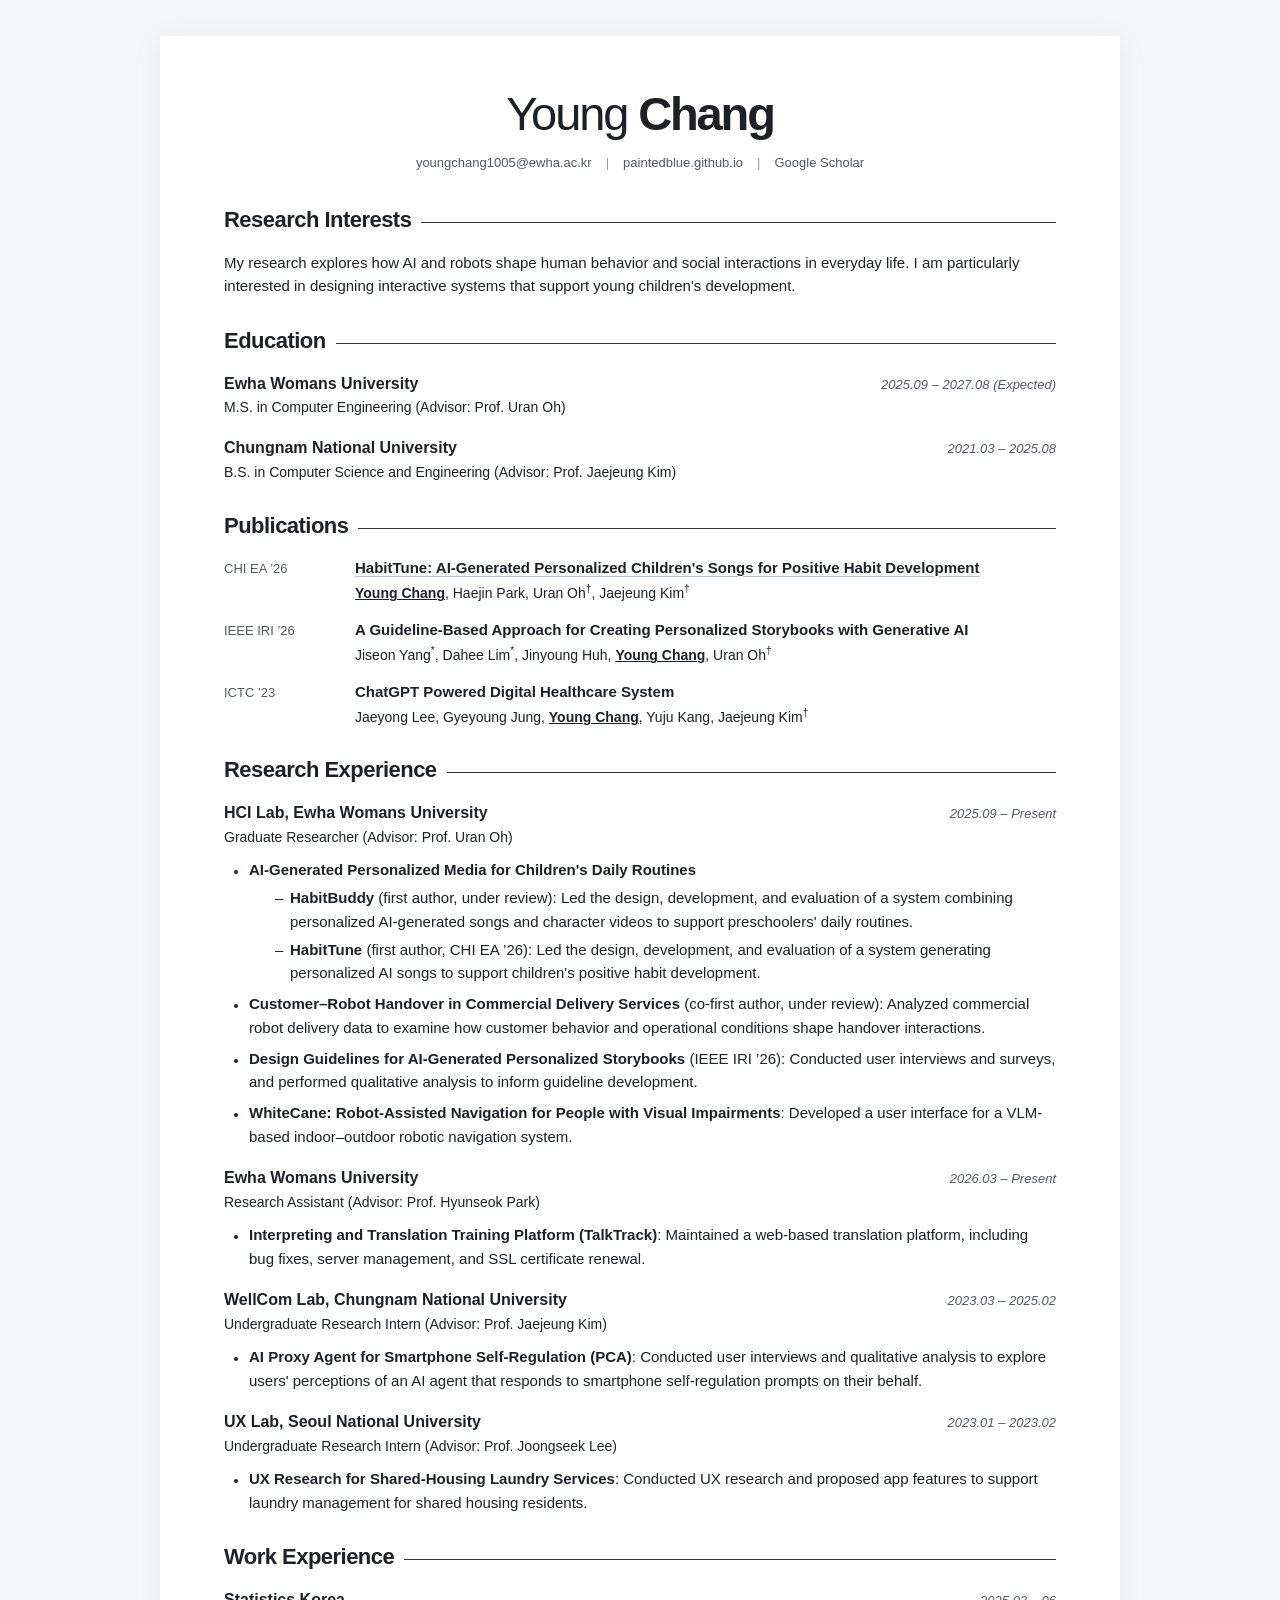
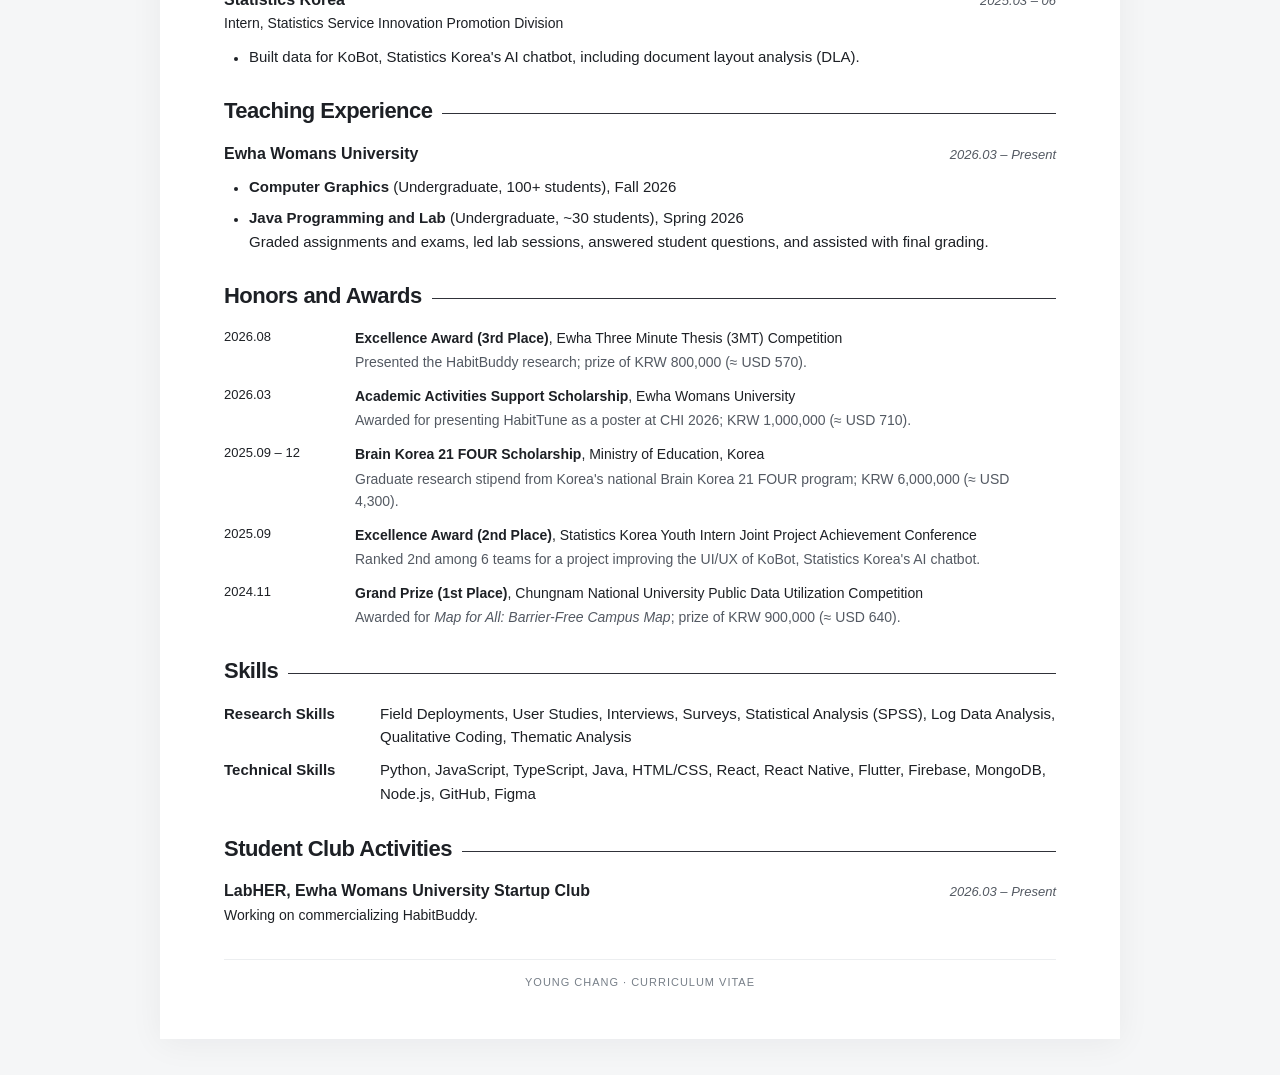
==== Young_Chang_CV.html @ adaef011 "Update website" ====
<!DOCTYPE html>
<html lang="en">
<head>
  <meta charset="UTF-8">
  <meta name="viewport" content="width=device-width, initial-scale=1">
  <meta name="color-scheme" content="light">
  <meta name="description" content="Curriculum vitae of Young Chang, an HCI researcher at Ewha Womans University studying AI, robots, and children's development.">
  <title>Young Chang | Curriculum Vitae</title>
  <style>
    :root {
      --text: #1d2025;
      --muted: #535962;
      --line: #c9ced4;
      --link: #223c78;
      --background: #f5f6f7;
      --paper: #fff;
    }
    *, *::before, *::after { box-sizing: border-box; }
    html { scroll-behavior: smooth; }
    body {
      margin: 0;
      background: var(--background);
      color: var(--text);
      font-family: -apple-system, BlinkMacSystemFont, "Segoe UI", Arial, Helvetica, sans-serif;
      font-size: 15px;
      line-height: 1.58;
      -webkit-font-smoothing: antialiased;
    }
    a { color: inherit; text-decoration-color: #b3bfcd; text-underline-offset: 3px; }
    a:hover, a:focus-visible { color: var(--link); text-decoration-color: currentColor; }
    a:focus-visible { outline: 2px solid var(--link); outline-offset: 3px; border-radius: 2px; }
    .page {
      max-width: 960px;
      margin: 36px auto;
      padding: 52px 64px 48px;
      background: var(--paper);
      box-shadow: 0 4px 32px rgba(20, 27, 40, 0.055);
    }
    .header { text-align: center; margin-bottom: 33px; }
    .name { font-size: clamp(36px, 6vw, 47px); font-weight: 330; line-height: 1.12; letter-spacing: -.045em; margin: 0 0 12px; }
    .name strong { font-weight: 750; }
    .contact { display: flex; justify-content: center; flex-wrap: wrap; align-items: center; gap: 4px 0; color: var(--muted); font-size: 13px; }
    .contact a { white-space: nowrap; text-decoration: none; }
    .contact a:hover { text-decoration: underline; }
    .contact .divider { color: #9299a1; padding: 0 14px; user-select: none; }
    .cv-section { margin-top: 29px; }
    .section-heading { display: flex; align-items: baseline; gap: 10px; margin: 0 0 16px; font-size: 22px; font-weight: 750; line-height: 1.3; letter-spacing: -.024em; }
    .section-heading::after { content: ""; height: 1px; flex: 1; min-width: 22px; background: #303239; transform: translateY(-4px); }
    .intro { margin: 0; }
    .entry { margin-bottom: 18px; }
    .entry:last-child { margin-bottom: 0; }
    .entry-header { display: flex; justify-content: space-between; align-items: baseline; gap: 12px 24px; }
    .entry-title { margin: 0; font-size: 16px; font-weight: 725; line-height: 1.45; }
    .entry-date { flex-shrink: 0; color: var(--muted); font-size: 13px; font-style: italic; white-space: nowrap; }
    .entry-role { margin: 1px 0 0; font-size: 14px; }
    .item-list { margin: 10px 0 0; padding-left: 24px; }
    .item-list li { margin: 7px 0; padding-left: 1px; }
    .item-list li::marker { font-size: .82em; }
    .item-list strong { font-weight: 725; }
    .nested-list { list-style: none; padding-left: 26px; margin: 5px 0 0; }
    .nested-list li { position: relative; padding-left: 15px; margin: 4px 0; }
    .nested-list li::before { content: "–"; position: absolute; left: 0; }
    .pub-list { display: grid; gap: 15px; }
    .pub-row { display: grid; grid-template-columns: 115px minmax(0, 1fr); gap: 16px; }
    .pub-venue { color: var(--muted); font-size: 13px; white-space: nowrap; padding-top: 2px; }
    .pub-title { margin: 0; font-size: 15px; font-weight: 730; line-height: 1.48; }
    .pub-authors { margin: 2px 0 0; font-size: 14px; }
    .self-author { font-weight: 720; text-decoration: underline; text-underline-offset: 2px; }
    sup { font-size: .73em; vertical-align: super; }
    .award-list { display: grid; gap: 12px; }
    .award { display: grid; grid-template-columns: 115px minmax(0, 1fr); gap: 16px; }
    .award-date { font-size: 13px; white-space: nowrap; }
    .award-title { margin: 0; font-size: 14px; }
    .award-description { color: var(--muted); font-size: 14px; margin: 2px 0 0; }
    .skills { margin: 0; display: grid; gap: 9px; }
    .skill { display: grid; grid-template-columns: 142px minmax(0, 1fr); gap: 14px; }
    .skill dt { font-weight: 730; }
    .skill dd { margin: 0; }
    .footer { border-top: 1px solid #eceef0; margin-top: 33px; padding-top: 14px; text-align: center; font-size: 11px; letter-spacing: .09em; text-transform: uppercase; color: #777f88; }
    @media (max-width: 750px) {
      body { background: #fff; font-size: 14.5px; }
      .page { margin: 0; padding: 35px 25px 32px; box-shadow: none; }
      .header { margin-bottom: 26px; }
      .name { letter-spacing: -.035em; }
      .section-heading { font-size: 20px; margin-bottom: 13px; }
      .cv-section { margin-top: 26px; }
      .entry-header { align-items: flex-start; flex-wrap: wrap; gap: 0 10px; }
      .entry-date { width: 100%; font-size: 12px; margin-top: 2px; }
      .pub-row, .award { grid-template-columns: 1fr; gap: 1px; }
      .pub-venue { padding-top: 0; }
      .award-list { gap: 15px; }
      .skill { grid-template-columns: 1fr; gap: 0; }
      .item-list { padding-left: 20px; }
      .nested-list { padding-left: 3px; }
    }
    @media (max-width: 410px) {
      .page { padding: 26px 18px; }
      .contact { gap: 0 6px; }
      .contact .divider { display: none; }
      .contact a { white-space: normal; }
      .contact a:not(:last-child)::after { content: " ·"; color: #939aa2; }
    }
    @media print {
      @page { size: A4; margin: 14mm 15mm; }
      body { background: white; color: #111; font-size: 10.3pt; line-height: 1.38; print-color-adjust: exact; }
      .page { max-width: none; margin: 0; padding: 0; box-shadow: none; }
      .header { margin-bottom: 20px; }
      .name { font-size: 30pt; }
      .cv-section { margin-top: 19px; }
      .section-heading { font-size: 15pt; margin-bottom: 9px; }
      .entry { margin-bottom: 12px; }
      .entry-title { font-size: 11pt; }
      .entry-date, .pub-venue, .award-date { font-size: 9pt; }
      .entry-role, .pub-authors, .pub-title, .award-title, .award-description { font-size: 9.6pt; }
      .item-list { margin-top: 6px; }
      .item-list li { margin: 4px 0; }
      .pub-list, .award-list { gap: 9px; }
      .entry, .pub-row, .award, .skill { break-inside: avoid; }
      .footer { display: none; }
    }
    @media (prefers-reduced-motion: reduce) { html { scroll-behavior: auto; } }
  </style>
</head>
<body>
  <main class="page" id="top">
    <header class="header">
      <h1 class="name">Young <strong>Chang</strong></h1>
      <div class="contact" aria-label="Contact information">
        <a href="mailto:youngchang1005@ewha.ac.kr">youngchang1005@ewha.ac.kr</a>
        <span class="divider" aria-hidden="true">|</span>
        <a href="https://paintedblue.github.io/">paintedblue.github.io</a>
        <span class="divider" aria-hidden="true">|</span>
        <a href="https://scholar.google.com/citations?user=bcUrJqoAAAAJ">Google Scholar</a>
      </div>
    </header>

    <section class="cv-section" id="research-interests" aria-labelledby="h-interests">
      <h2 class="section-heading" id="h-interests">Research Interests</h2>
      <p class="intro">My research explores how AI and robots shape human behavior and social interactions in everyday life. I am particularly interested in designing interactive systems that support young children's development.</p>
    </section>

    <section class="cv-section" id="education" aria-labelledby="h-education">
      <h2 class="section-heading" id="h-education">Education</h2>
      <div class="entry">
        <div class="entry-header"><h3 class="entry-title">Ewha Womans University</h3><time class="entry-date">2025.09 – 2027.08 (Expected)</time></div>
        <p class="entry-role">M.S. in Computer Engineering (Advisor: Prof. Uran Oh)</p>
      </div>
      <div class="entry">
        <div class="entry-header"><h3 class="entry-title">Chungnam National University</h3><time class="entry-date">2021.03 – 2025.08</time></div>
        <p class="entry-role">B.S. in Computer Science and Engineering (Advisor: Prof. Jaejeung Kim)</p>
      </div>
    </section>

    <section class="cv-section" id="publications" aria-labelledby="h-publications">
      <h2 class="section-heading" id="h-publications">Publications</h2>
      <div class="pub-list">
        <article class="pub-row">
          <span class="pub-venue">CHI EA ’26</span>
          <div><h3 class="pub-title"><a href="https://dl.acm.org/doi/10.1145/3772363.3798832">HabitTune: AI-Generated Personalized Children's Songs for Positive Habit Development</a></h3><p class="pub-authors"><span class="self-author">Young Chang</span>, Haejin Park, Uran Oh<sup>†</sup>, Jaejeung Kim<sup>†</sup></p></div>
        </article>
        <article class="pub-row">
          <span class="pub-venue">IEEE IRI ’26</span>
          <div><h3 class="pub-title">A Guideline-Based Approach for Creating Personalized Storybooks with Generative AI</h3><p class="pub-authors">Jiseon Yang<sup>*</sup>, Dahee Lim<sup>*</sup>, Jinyoung Huh, <span class="self-author">Young Chang</span>, Uran Oh<sup>†</sup></p></div>
        </article>
        <article class="pub-row">
          <span class="pub-venue">ICTC ’23</span>
          <div><h3 class="pub-title">ChatGPT Powered Digital Healthcare System</h3><p class="pub-authors">Jaeyong Lee, Gyeyoung Jung, <span class="self-author">Young Chang</span>, Yuju Kang, Jaejeung Kim<sup>†</sup></p></div>
        </article>
      </div>
    </section>

    <section class="cv-section" id="research-experience" aria-labelledby="h-research-experience">
      <h2 class="section-heading" id="h-research-experience">Research Experience</h2>
      <article class="entry">
        <div class="entry-header"><h3 class="entry-title">HCI Lab, Ewha Womans University</h3><time class="entry-date">2025.09 – Present</time></div>
        <p class="entry-role">Graduate Researcher (Advisor: Prof. Uran Oh)</p>
        <ul class="item-list">
          <li><strong>AI-Generated Personalized Media for Children's Daily Routines</strong>
            <ul class="nested-list">
              <li><strong>HabitBuddy</strong> (first author, under review): Led the design, development, and evaluation of a system combining personalized AI-generated songs and character videos to support preschoolers' daily routines.</li>
              <li><strong>HabitTune</strong> (first author, CHI EA ’26): Led the design, development, and evaluation of a system generating personalized AI songs to support children's positive habit development.</li>
            </ul>
          </li>
          <li><strong>Customer–Robot Handover in Commercial Delivery Services</strong> (co-first author, under review): Analyzed commercial robot delivery data to examine how customer behavior and operational conditions shape handover interactions.</li>
          <li><strong>Design Guidelines for AI-Generated Personalized Storybooks</strong> (IEEE IRI ’26): Conducted user interviews and surveys, and performed qualitative analysis to inform guideline development.</li>
          <li><strong>WhiteCane: Robot-Assisted Navigation for People with Visual Impairments</strong>: Developed a user interface for a VLM-based indoor–outdoor robotic navigation system.</li>
        </ul>
      </article>
      <article class="entry">
        <div class="entry-header"><h3 class="entry-title">Ewha Womans University</h3><time class="entry-date">2026.03 – Present</time></div>
        <p class="entry-role">Research Assistant (Advisor: Prof. Hyunseok Park)</p>
        <ul class="item-list"><li><strong>Interpreting and Translation Training Platform (TalkTrack)</strong>: Maintained a web-based translation platform, including bug fixes, server management, and SSL certificate renewal.</li></ul>
      </article>
      <article class="entry">
        <div class="entry-header"><h3 class="entry-title">WellCom Lab, Chungnam National University</h3><time class="entry-date">2023.03 – 2025.02</time></div>
        <p class="entry-role">Undergraduate Research Intern (Advisor: Prof. Jaejeung Kim)</p>
        <ul class="item-list"><li><strong>AI Proxy Agent for Smartphone Self-Regulation (PCA)</strong>: Conducted user interviews and qualitative analysis to explore users' perceptions of an AI agent that responds to smartphone self-regulation prompts on their behalf.</li></ul>
      </article>
      <article class="entry">
        <div class="entry-header"><h3 class="entry-title">UX Lab, Seoul National University</h3><time class="entry-date">2023.01 – 2023.02</time></div>
        <p class="entry-role">Undergraduate Research Intern (Advisor: Prof. Joongseek Lee)</p>
        <ul class="item-list"><li><strong>UX Research for Shared-Housing Laundry Services</strong>: Conducted UX research and proposed app features to support laundry management for shared housing residents.</li></ul>
      </article>
    </section>

    <section class="cv-section" id="work-experience" aria-labelledby="h-work-experience">
      <h2 class="section-heading" id="h-work-experience">Work Experience</h2>
      <article class="entry">
        <div class="entry-header"><h3 class="entry-title">Statistics Korea</h3><time class="entry-date">2025.03 – 06</time></div>
        <p class="entry-role">Intern, Statistics Service Innovation Promotion Division</p>
        <ul class="item-list"><li>Built data for KoBot, Statistics Korea's AI chatbot, including document layout analysis (DLA).</li></ul>
      </article>
    </section>

    <section class="cv-section" id="teaching-experience" aria-labelledby="h-teaching-experience">
      <h2 class="section-heading" id="h-teaching-experience">Teaching Experience</h2>
      <article class="entry">
        <div class="entry-header"><h3 class="entry-title">Ewha Womans University</h3><time class="entry-date">2026.03 – Present</time></div>
        <ul class="item-list">
          <li><strong>Computer Graphics</strong> (Undergraduate, 100+ students), Fall 2026</li>
          <li><strong>Java Programming and Lab</strong> (Undergraduate, ~30 students), Spring 2026<br>Graded assignments and exams, led lab sessions, answered student questions, and assisted with final grading.</li>
        </ul>
      </article>
    </section>

    <section class="cv-section" id="honors-and-awards" aria-labelledby="h-honors-and-awards">
      <h2 class="section-heading" id="h-honors-and-awards">Honors and Awards</h2>
      <div class="award-list">
        <article class="award"><time class="award-date">2026.08</time><div><p class="award-title"><strong>Excellence Award (3rd Place)</strong>, Ewha Three Minute Thesis (3MT) Competition</p><p class="award-description">Presented the HabitBuddy research; prize of KRW 800,000 (≈ USD 570).</p></div></article>
        <article class="award"><time class="award-date">2026.03</time><div><p class="award-title"><strong>Academic Activities Support Scholarship</strong>, Ewha Womans University</p><p class="award-description">Awarded for presenting HabitTune as a poster at CHI 2026; KRW 1,000,000 (≈ USD 710).</p></div></article>
        <article class="award"><time class="award-date">2025.09 – 12</time><div><p class="award-title"><strong>Brain Korea 21 FOUR Scholarship</strong>, Ministry of Education, Korea</p><p class="award-description">Graduate research stipend from Korea's national Brain Korea 21 FOUR program; KRW 6,000,000 (≈ USD 4,300).</p></div></article>
        <article class="award"><time class="award-date">2025.09</time><div><p class="award-title"><strong>Excellence Award (2nd Place)</strong>, Statistics Korea Youth Intern Joint Project Achievement Conference</p><p class="award-description">Ranked 2nd among 6 teams for a project improving the UI/UX of KoBot, Statistics Korea's AI chatbot.</p></div></article>
        <article class="award"><time class="award-date">2024.11</time><div><p class="award-title"><strong>Grand Prize (1st Place)</strong>, Chungnam National University Public Data Utilization Competition</p><p class="award-description">Awarded for <em>Map for All: Barrier-Free Campus Map</em>; prize of KRW 900,000 (≈ USD 640).</p></div></article>
      </div>
    </section>

    <section class="cv-section" id="skills" aria-labelledby="h-skills">
      <h2 class="section-heading" id="h-skills">Skills</h2>
      <dl class="skills">
        <div class="skill"><dt>Research Skills</dt><dd>Field Deployments, User Studies, Interviews, Surveys, Statistical Analysis (SPSS), Log Data Analysis, Qualitative Coding, Thematic Analysis</dd></div>
        <div class="skill"><dt>Technical Skills</dt><dd>Python, JavaScript, TypeScript, Java, HTML/CSS, React, React Native, Flutter, Firebase, MongoDB, Node.js, GitHub, Figma</dd></div>
      </dl>
    </section>

    <section class="cv-section" id="student-club-activities" aria-labelledby="h-student-club-activities">
      <h2 class="section-heading" id="h-student-club-activities">Student Club Activities</h2>
      <article class="entry">
        <div class="entry-header"><h3 class="entry-title">LabHER, Ewha Womans University Startup Club</h3><time class="entry-date">2026.03 – Present</time></div>
        <p class="entry-role">Working on commercializing HabitBuddy.</p>
      </article>
    </section>

    <footer class="footer">Young Chang · Curriculum Vitae</footer>
  </main>
</body>
</html>
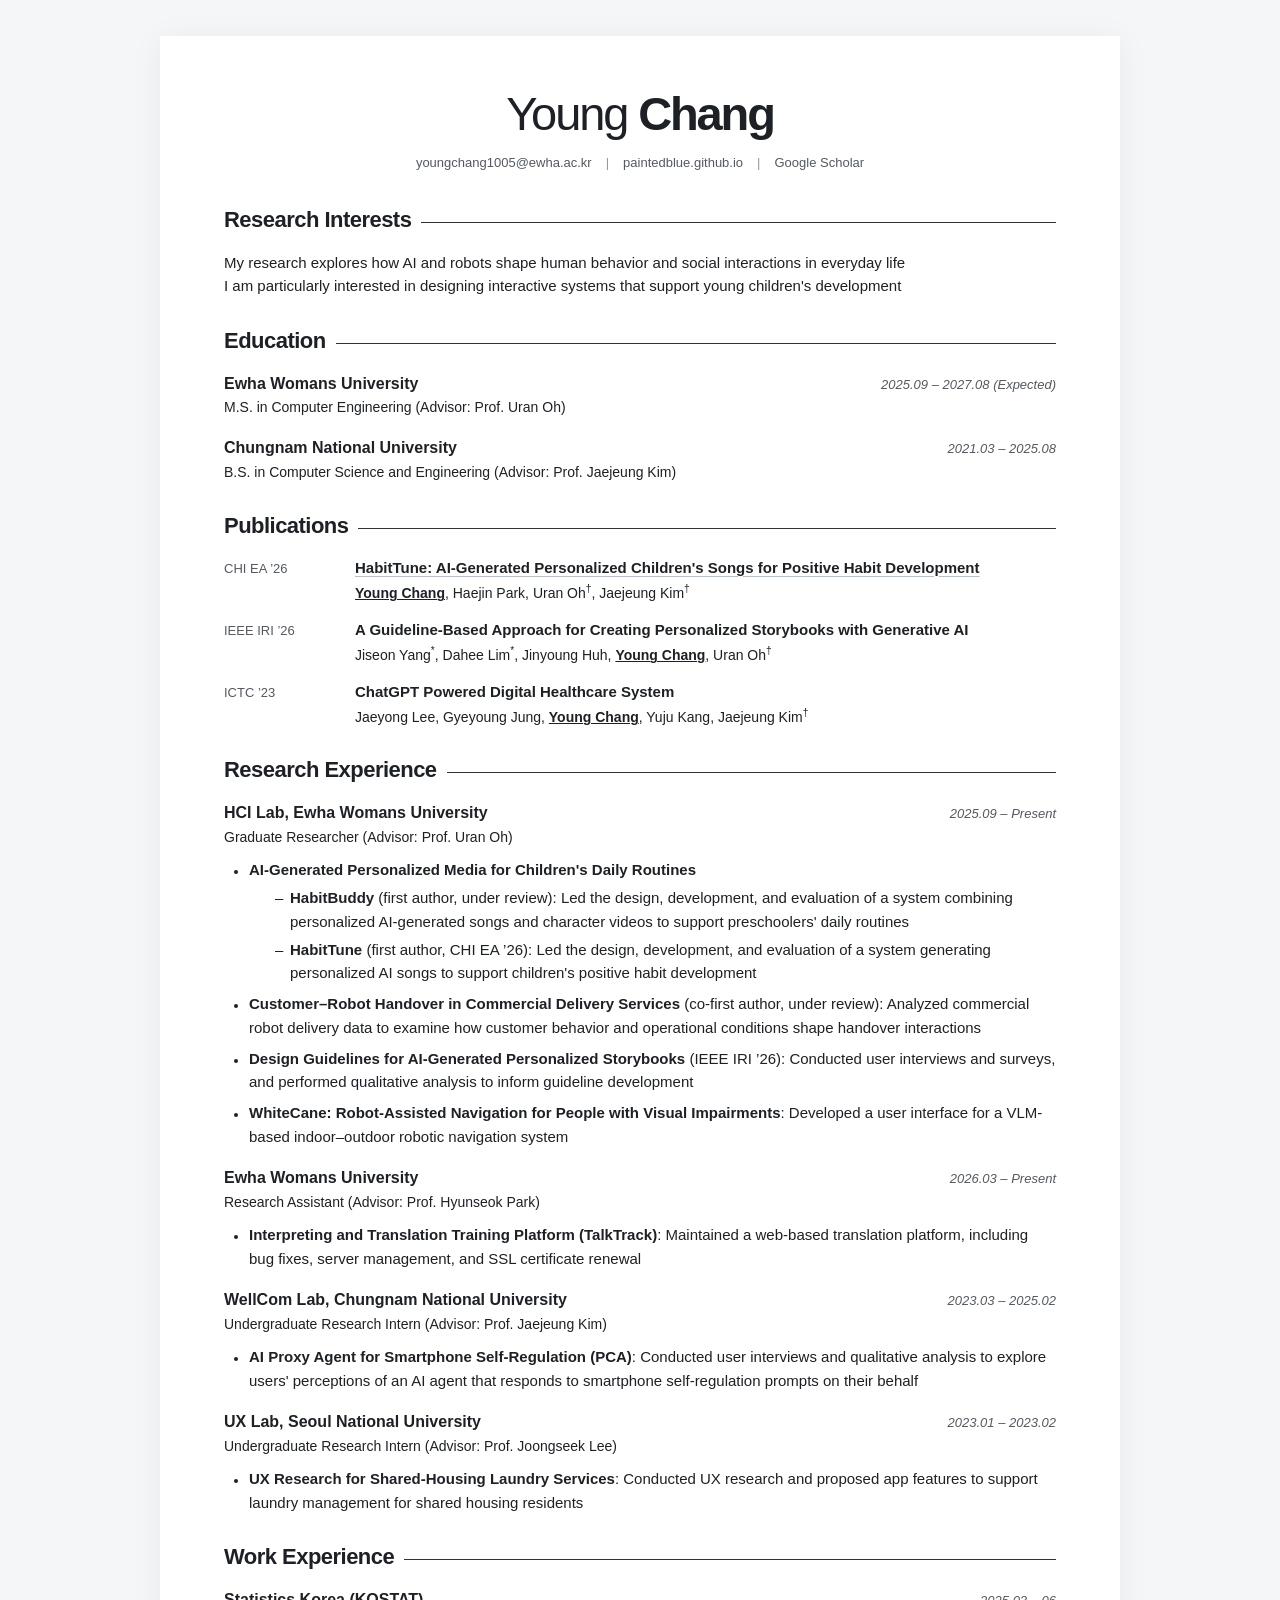
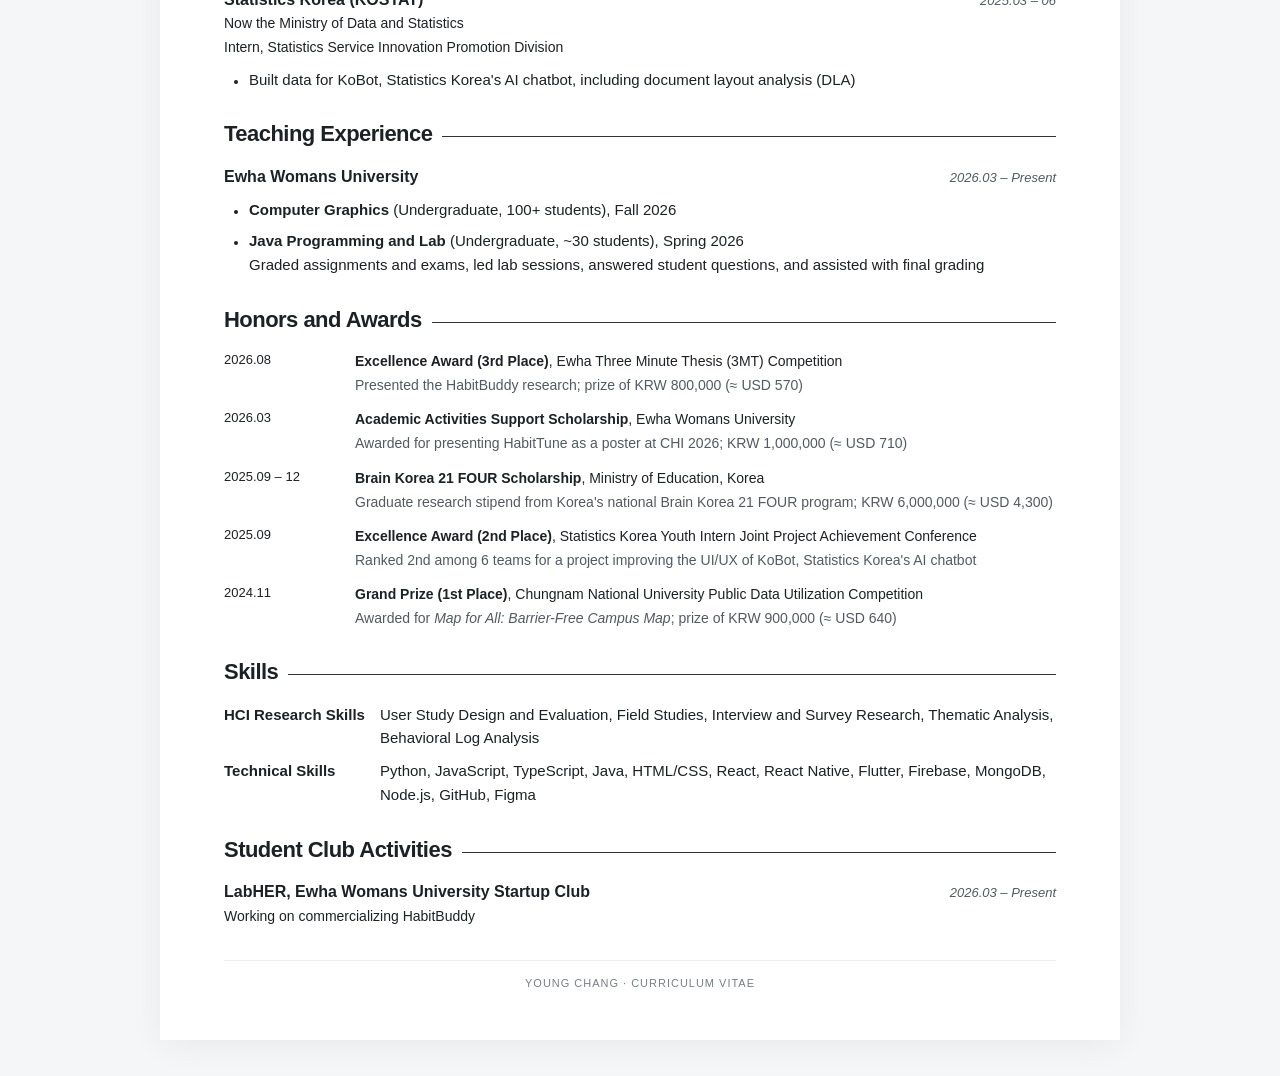
==== commit 07346973: "Update CV punctuation, HCI research skills, and agency name" ====
--- a/Young_Chang_CV.html
+++ b/Young_Chang_CV.html
@@ -136,7 +136,7 @@
 
     <section class="cv-section" id="research-interests" aria-labelledby="h-interests">
       <h2 class="section-heading" id="h-interests">Research Interests</h2>
-      <p class="intro">My research explores how AI and robots shape human behavior and social interactions in everyday life. I am particularly interested in designing interactive systems that support young children's development.</p>
+      <p class="intro">My research explores how AI and robots shape human behavior and social interactions in everyday life<br>I am particularly interested in designing interactive systems that support young children's development</p>
     </section>
 
     <section class="cv-section" id="education" aria-labelledby="h-education">
@@ -177,38 +177,39 @@
         <ul class="item-list">
           <li><strong>AI-Generated Personalized Media for Children's Daily Routines</strong>
             <ul class="nested-list">
-              <li><strong>HabitBuddy</strong> (first author, under review): Led the design, development, and evaluation of a system combining personalized AI-generated songs and character videos to support preschoolers' daily routines.</li>
-              <li><strong>HabitTune</strong> (first author, CHI EA ’26): Led the design, development, and evaluation of a system generating personalized AI songs to support children's positive habit development.</li>
+              <li><strong>HabitBuddy</strong> (first author, under review): Led the design, development, and evaluation of a system combining personalized AI-generated songs and character videos to support preschoolers' daily routines</li>
+              <li><strong>HabitTune</strong> (first author, CHI EA ’26): Led the design, development, and evaluation of a system generating personalized AI songs to support children's positive habit development</li>
             </ul>
           </li>
-          <li><strong>Customer–Robot Handover in Commercial Delivery Services</strong> (co-first author, under review): Analyzed commercial robot delivery data to examine how customer behavior and operational conditions shape handover interactions.</li>
-          <li><strong>Design Guidelines for AI-Generated Personalized Storybooks</strong> (IEEE IRI ’26): Conducted user interviews and surveys, and performed qualitative analysis to inform guideline development.</li>
-          <li><strong>WhiteCane: Robot-Assisted Navigation for People with Visual Impairments</strong>: Developed a user interface for a VLM-based indoor–outdoor robotic navigation system.</li>
+          <li><strong>Customer–Robot Handover in Commercial Delivery Services</strong> (co-first author, under review): Analyzed commercial robot delivery data to examine how customer behavior and operational conditions shape handover interactions</li>
+          <li><strong>Design Guidelines for AI-Generated Personalized Storybooks</strong> (IEEE IRI ’26): Conducted user interviews and surveys, and performed qualitative analysis to inform guideline development</li>
+          <li><strong>WhiteCane: Robot-Assisted Navigation for People with Visual Impairments</strong>: Developed a user interface for a VLM-based indoor–outdoor robotic navigation system</li>
         </ul>
       </article>
       <article class="entry">
         <div class="entry-header"><h3 class="entry-title">Ewha Womans University</h3><time class="entry-date">2026.03 – Present</time></div>
         <p class="entry-role">Research Assistant (Advisor: Prof. Hyunseok Park)</p>
-        <ul class="item-list"><li><strong>Interpreting and Translation Training Platform (TalkTrack)</strong>: Maintained a web-based translation platform, including bug fixes, server management, and SSL certificate renewal.</li></ul>
+        <ul class="item-list"><li><strong>Interpreting and Translation Training Platform (TalkTrack)</strong>: Maintained a web-based translation platform, including bug fixes, server management, and SSL certificate renewal</li></ul>
       </article>
       <article class="entry">
         <div class="entry-header"><h3 class="entry-title">WellCom Lab, Chungnam National University</h3><time class="entry-date">2023.03 – 2025.02</time></div>
         <p class="entry-role">Undergraduate Research Intern (Advisor: Prof. Jaejeung Kim)</p>
-        <ul class="item-list"><li><strong>AI Proxy Agent for Smartphone Self-Regulation (PCA)</strong>: Conducted user interviews and qualitative analysis to explore users' perceptions of an AI agent that responds to smartphone self-regulation prompts on their behalf.</li></ul>
+        <ul class="item-list"><li><strong>AI Proxy Agent for Smartphone Self-Regulation (PCA)</strong>: Conducted user interviews and qualitative analysis to explore users' perceptions of an AI agent that responds to smartphone self-regulation prompts on their behalf</li></ul>
       </article>
       <article class="entry">
         <div class="entry-header"><h3 class="entry-title">UX Lab, Seoul National University</h3><time class="entry-date">2023.01 – 2023.02</time></div>
         <p class="entry-role">Undergraduate Research Intern (Advisor: Prof. Joongseek Lee)</p>
-        <ul class="item-list"><li><strong>UX Research for Shared-Housing Laundry Services</strong>: Conducted UX research and proposed app features to support laundry management for shared housing residents.</li></ul>
+        <ul class="item-list"><li><strong>UX Research for Shared-Housing Laundry Services</strong>: Conducted UX research and proposed app features to support laundry management for shared housing residents</li></ul>
       </article>
     </section>
 
     <section class="cv-section" id="work-experience" aria-labelledby="h-work-experience">
       <h2 class="section-heading" id="h-work-experience">Work Experience</h2>
       <article class="entry">
-        <div class="entry-header"><h3 class="entry-title">Statistics Korea</h3><time class="entry-date">2025.03 – 06</time></div>
+        <div class="entry-header"><h3 class="entry-title">Statistics Korea (KOSTAT)</h3><time class="entry-date">2025.03 – 06</time></div>
+        <p class="entry-role">Now the Ministry of Data and Statistics</p>
         <p class="entry-role">Intern, Statistics Service Innovation Promotion Division</p>
-        <ul class="item-list"><li>Built data for KoBot, Statistics Korea's AI chatbot, including document layout analysis (DLA).</li></ul>
+        <ul class="item-list"><li>Built data for KoBot, Statistics Korea's AI chatbot, including document layout analysis (DLA)</li></ul>
       </article>
     </section>
 
@@ -218,7 +219,7 @@
         <div class="entry-header"><h3 class="entry-title">Ewha Womans University</h3><time class="entry-date">2026.03 – Present</time></div>
         <ul class="item-list">
           <li><strong>Computer Graphics</strong> (Undergraduate, 100+ students), Fall 2026</li>
-          <li><strong>Java Programming and Lab</strong> (Undergraduate, ~30 students), Spring 2026<br>Graded assignments and exams, led lab sessions, answered student questions, and assisted with final grading.</li>
+          <li><strong>Java Programming and Lab</strong> (Undergraduate, ~30 students), Spring 2026<br>Graded assignments and exams, led lab sessions, answered student questions, and assisted with final grading</li>
         </ul>
       </article>
     </section>
@@ -226,18 +227,18 @@
     <section class="cv-section" id="honors-and-awards" aria-labelledby="h-honors-and-awards">
       <h2 class="section-heading" id="h-honors-and-awards">Honors and Awards</h2>
       <div class="award-list">
-        <article class="award"><time class="award-date">2026.08</time><div><p class="award-title"><strong>Excellence Award (3rd Place)</strong>, Ewha Three Minute Thesis (3MT) Competition</p><p class="award-description">Presented the HabitBuddy research; prize of KRW 800,000 (≈ USD 570).</p></div></article>
-        <article class="award"><time class="award-date">2026.03</time><div><p class="award-title"><strong>Academic Activities Support Scholarship</strong>, Ewha Womans University</p><p class="award-description">Awarded for presenting HabitTune as a poster at CHI 2026; KRW 1,000,000 (≈ USD 710).</p></div></article>
-        <article class="award"><time class="award-date">2025.09 – 12</time><div><p class="award-title"><strong>Brain Korea 21 FOUR Scholarship</strong>, Ministry of Education, Korea</p><p class="award-description">Graduate research stipend from Korea's national Brain Korea 21 FOUR program; KRW 6,000,000 (≈ USD 4,300).</p></div></article>
-        <article class="award"><time class="award-date">2025.09</time><div><p class="award-title"><strong>Excellence Award (2nd Place)</strong>, Statistics Korea Youth Intern Joint Project Achievement Conference</p><p class="award-description">Ranked 2nd among 6 teams for a project improving the UI/UX of KoBot, Statistics Korea's AI chatbot.</p></div></article>
-        <article class="award"><time class="award-date">2024.11</time><div><p class="award-title"><strong>Grand Prize (1st Place)</strong>, Chungnam National University Public Data Utilization Competition</p><p class="award-description">Awarded for <em>Map for All: Barrier-Free Campus Map</em>; prize of KRW 900,000 (≈ USD 640).</p></div></article>
+        <article class="award"><time class="award-date">2026.08</time><div><p class="award-title"><strong>Excellence Award (3rd Place)</strong>, Ewha Three Minute Thesis (3MT) Competition</p><p class="award-description">Presented the HabitBuddy research; prize of KRW 800,000 (≈ USD 570)</p></div></article>
+        <article class="award"><time class="award-date">2026.03</time><div><p class="award-title"><strong>Academic Activities Support Scholarship</strong>, Ewha Womans University</p><p class="award-description">Awarded for presenting HabitTune as a poster at CHI 2026; KRW 1,000,000 (≈ USD 710)</p></div></article>
+        <article class="award"><time class="award-date">2025.09 – 12</time><div><p class="award-title"><strong>Brain Korea 21 FOUR Scholarship</strong>, Ministry of Education, Korea</p><p class="award-description">Graduate research stipend from Korea's national Brain Korea 21 FOUR program; KRW 6,000,000 (≈ USD 4,300)</p></div></article>
+        <article class="award"><time class="award-date">2025.09</time><div><p class="award-title"><strong>Excellence Award (2nd Place)</strong>, Statistics Korea Youth Intern Joint Project Achievement Conference</p><p class="award-description">Ranked 2nd among 6 teams for a project improving the UI/UX of KoBot, Statistics Korea's AI chatbot</p></div></article>
+        <article class="award"><time class="award-date">2024.11</time><div><p class="award-title"><strong>Grand Prize (1st Place)</strong>, Chungnam National University Public Data Utilization Competition</p><p class="award-description">Awarded for <em>Map for All: Barrier-Free Campus Map</em>; prize of KRW 900,000 (≈ USD 640)</p></div></article>
       </div>
     </section>
 
     <section class="cv-section" id="skills" aria-labelledby="h-skills">
       <h2 class="section-heading" id="h-skills">Skills</h2>
       <dl class="skills">
-        <div class="skill"><dt>Research Skills</dt><dd>Field Deployments, User Studies, Interviews, Surveys, Statistical Analysis (SPSS), Log Data Analysis, Qualitative Coding, Thematic Analysis</dd></div>
+        <div class="skill"><dt>HCI Research Skills</dt><dd>User Study Design and Evaluation, Field Studies, Interview and Survey Research, Thematic Analysis, Behavioral Log Analysis</dd></div>
         <div class="skill"><dt>Technical Skills</dt><dd>Python, JavaScript, TypeScript, Java, HTML/CSS, React, React Native, Flutter, Firebase, MongoDB, Node.js, GitHub, Figma</dd></div>
       </dl>
     </section>
@@ -246,7 +247,7 @@
       <h2 class="section-heading" id="h-student-club-activities">Student Club Activities</h2>
       <article class="entry">
         <div class="entry-header"><h3 class="entry-title">LabHER, Ewha Womans University Startup Club</h3><time class="entry-date">2026.03 – Present</time></div>
-        <p class="entry-role">Working on commercializing HabitBuddy.</p>
+        <p class="entry-role">Working on commercializing HabitBuddy</p>
       </article>
     </section>
 
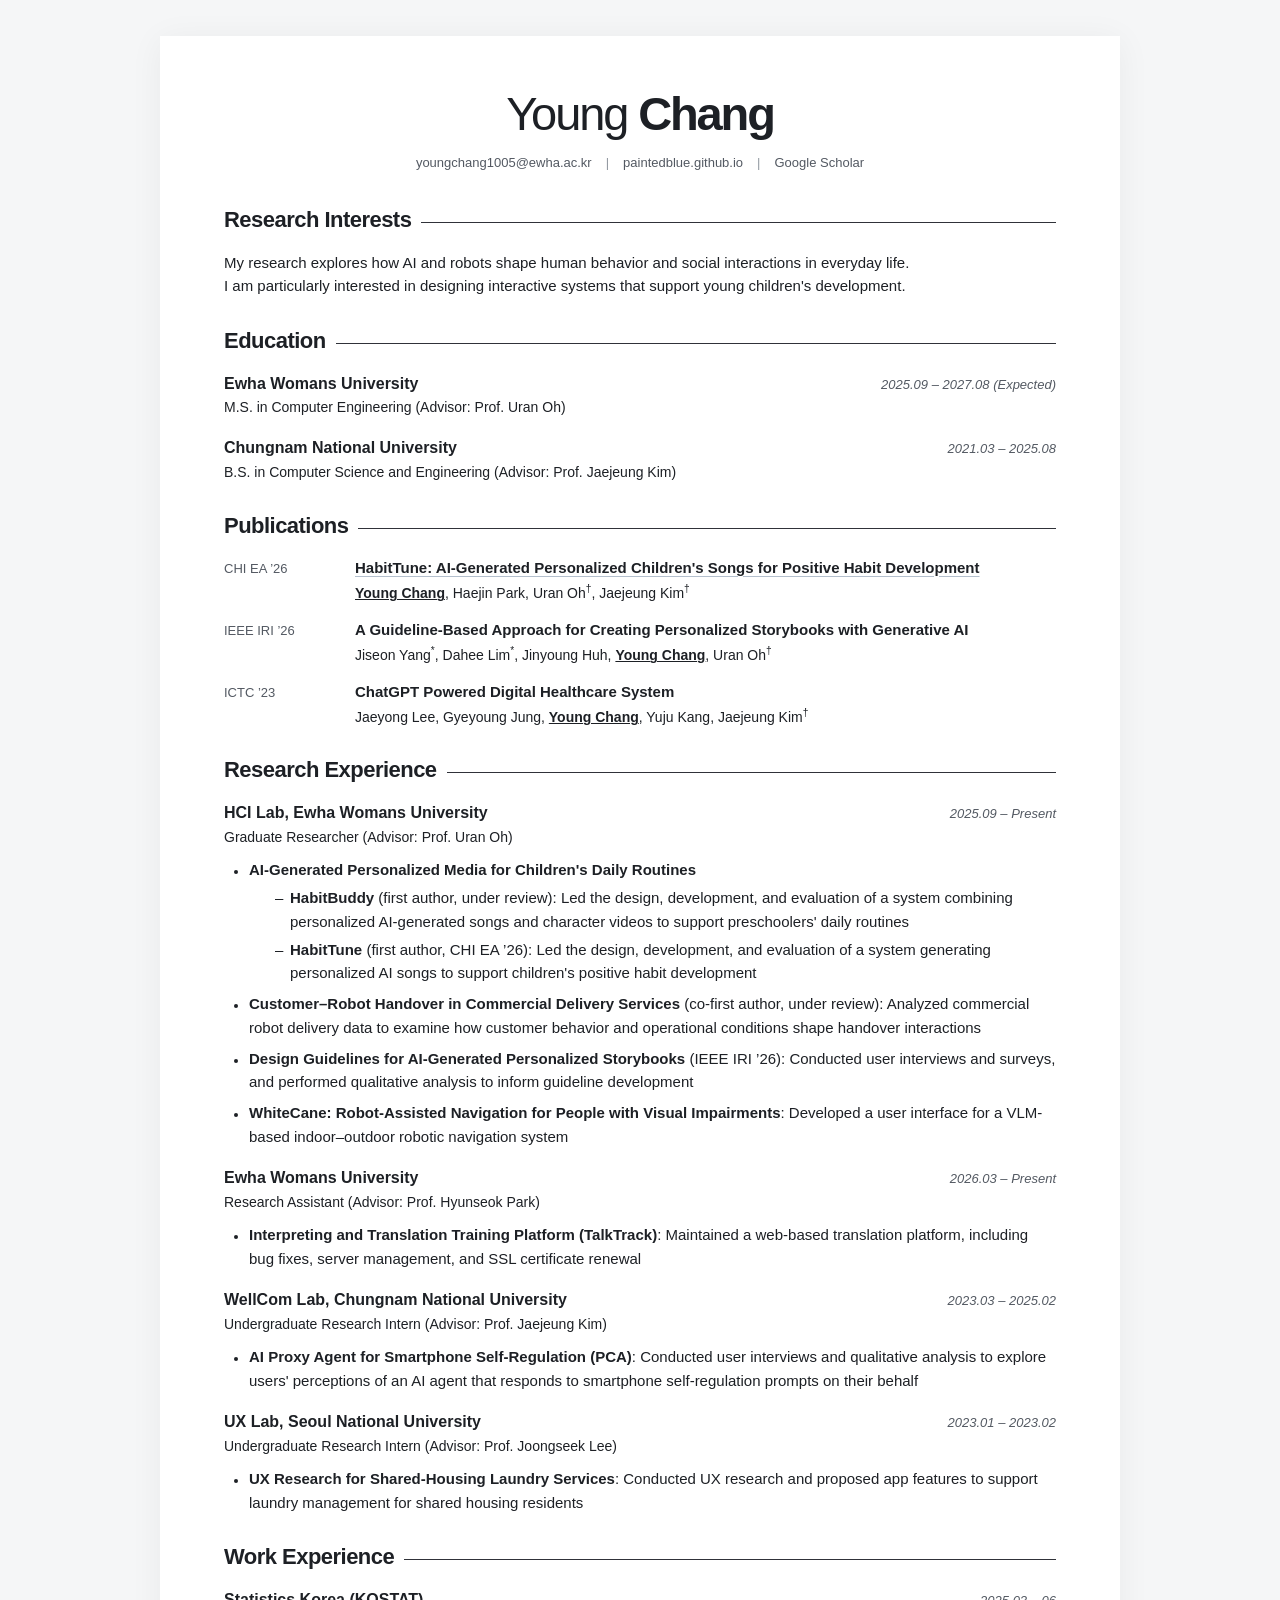
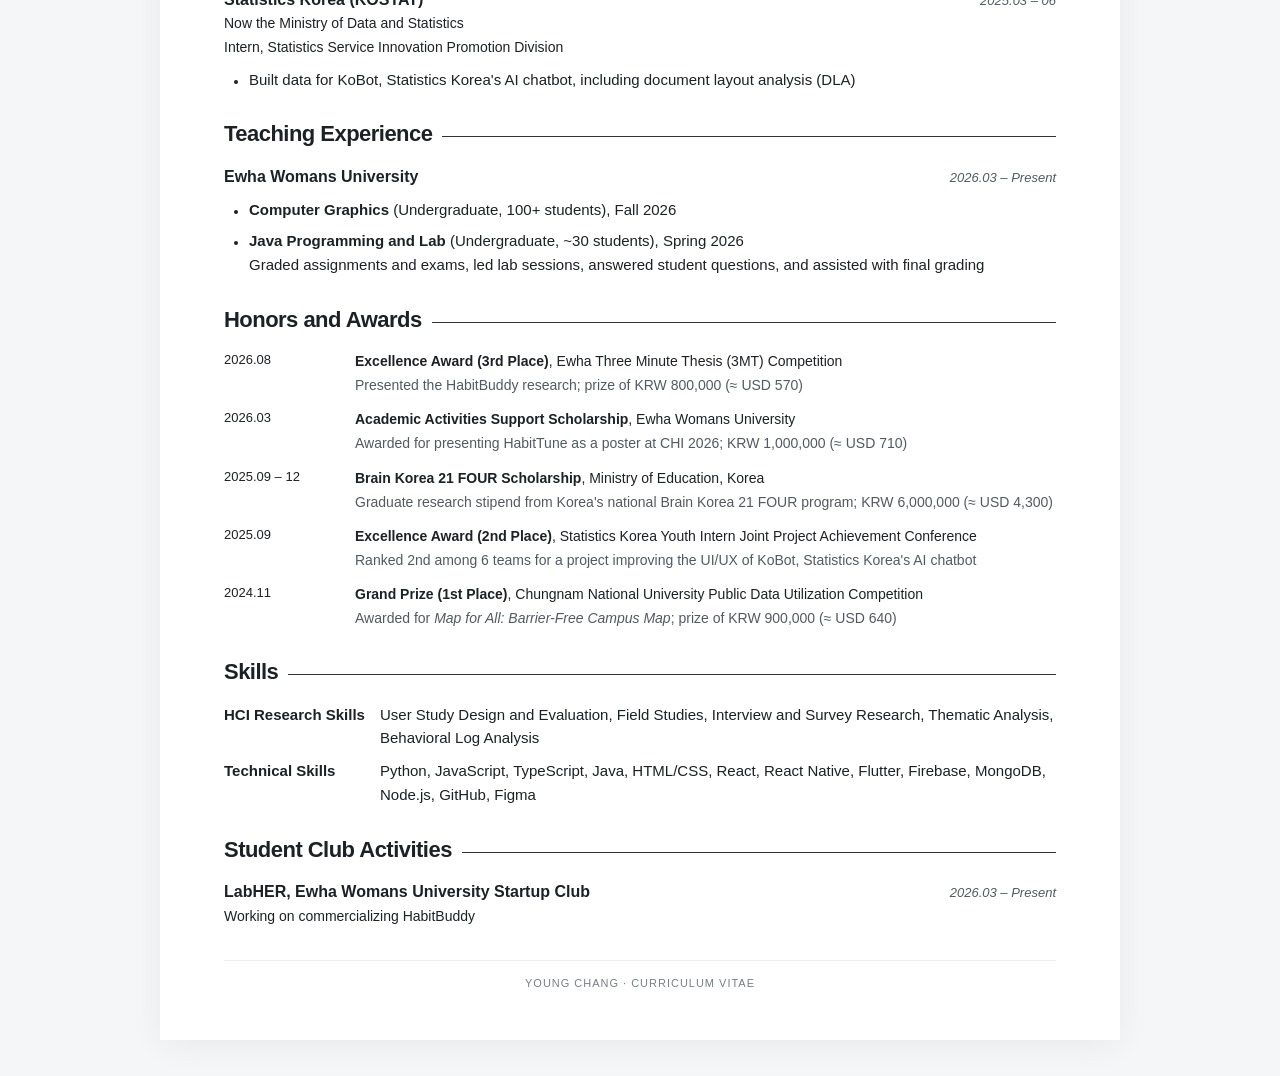
==== commit 3d8d424b: "Restore sentence punctuation in research interests" ====
--- a/Young_Chang_CV.html
+++ b/Young_Chang_CV.html
@@ -136,7 +136,7 @@
 
     <section class="cv-section" id="research-interests" aria-labelledby="h-interests">
       <h2 class="section-heading" id="h-interests">Research Interests</h2>
-      <p class="intro">My research explores how AI and robots shape human behavior and social interactions in everyday life<br>I am particularly interested in designing interactive systems that support young children's development</p>
+      <p class="intro">My research explores how AI and robots shape human behavior and social interactions in everyday life.<br>I am particularly interested in designing interactive systems that support young children's development.</p>
     </section>
 
     <section class="cv-section" id="education" aria-labelledby="h-education">
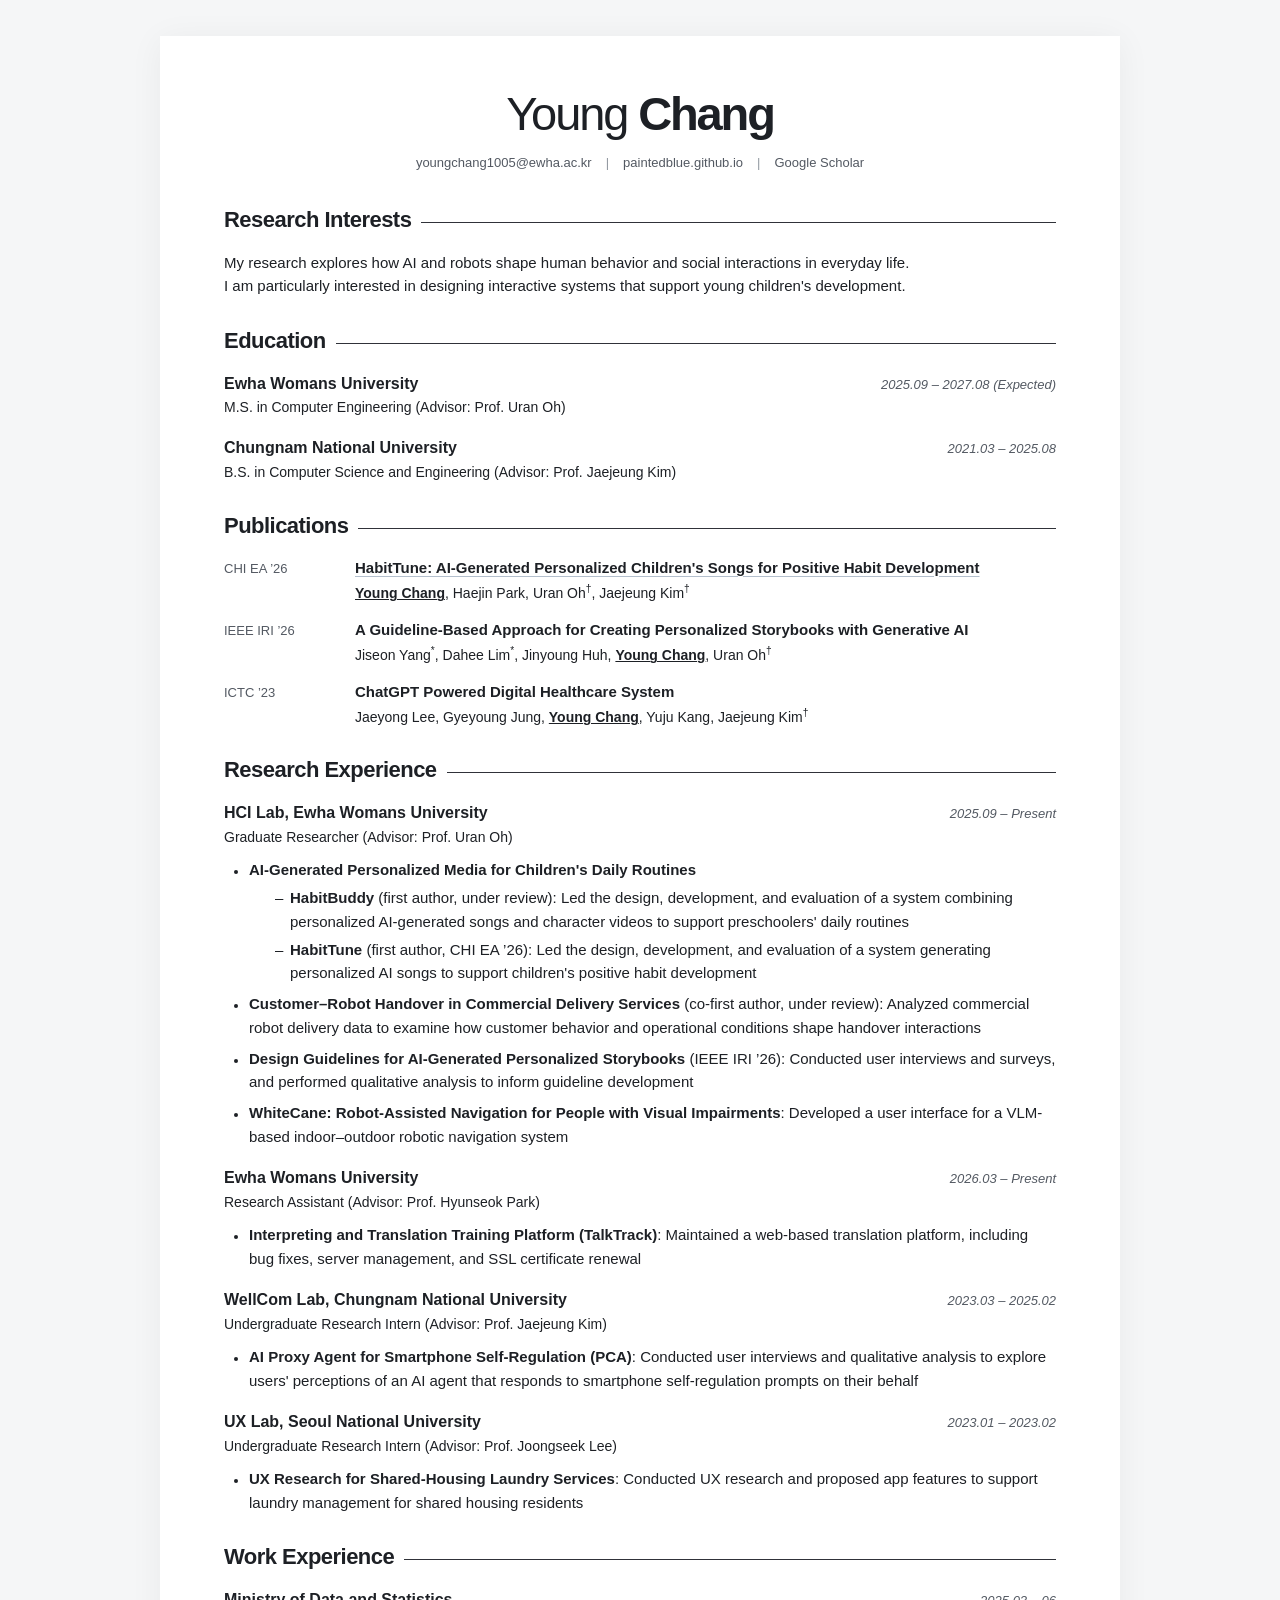
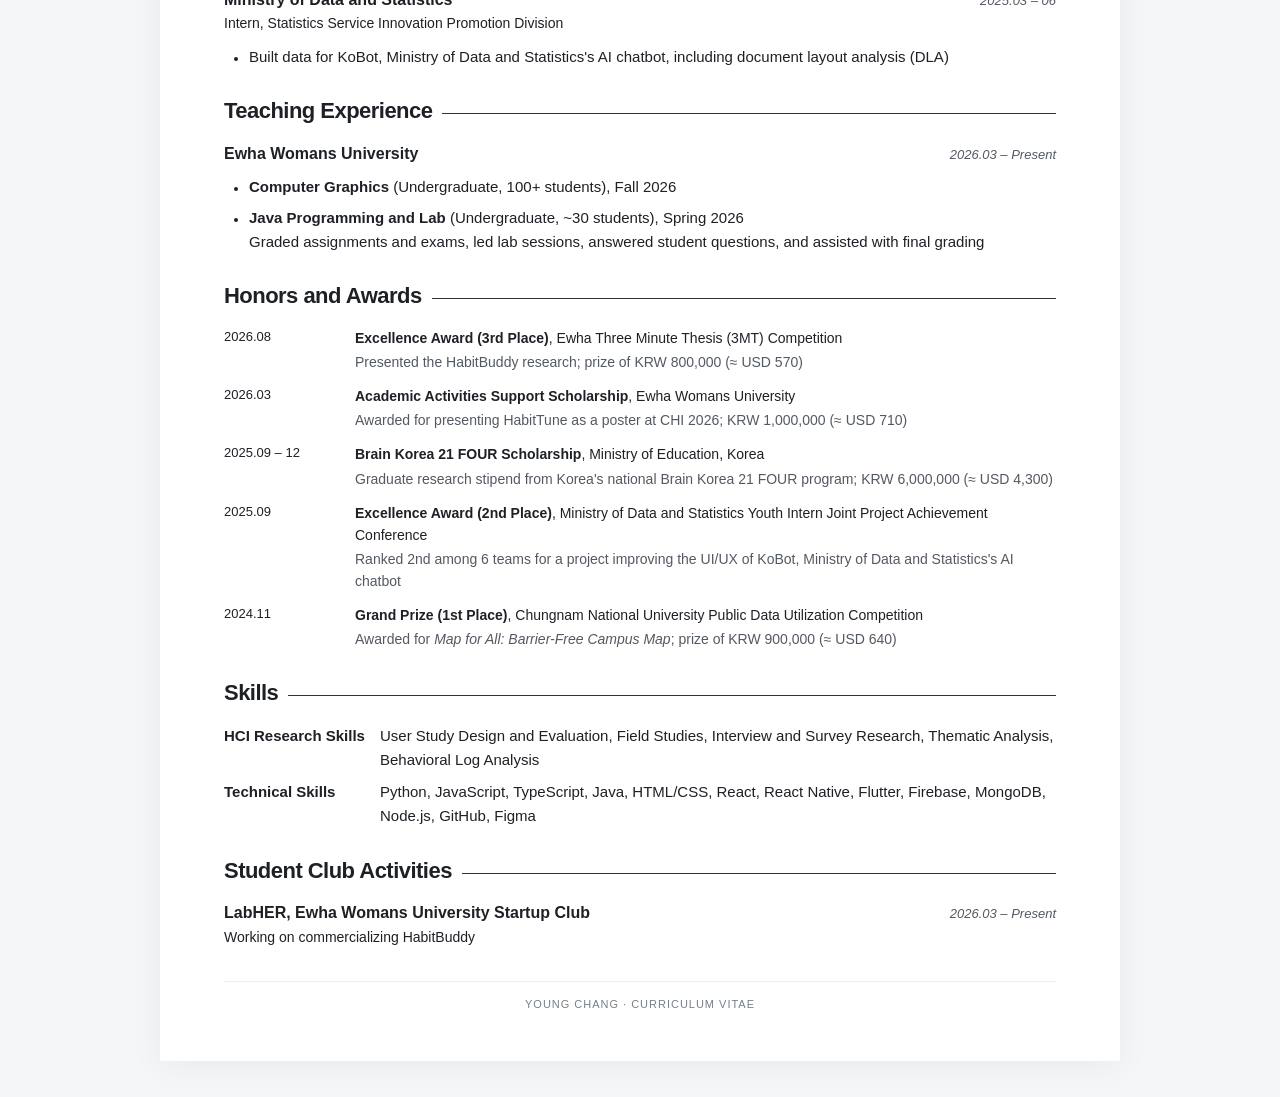
==== commit 8cb2bbaf: "Use Ministry of Data and Statistics throughout CV" ====
--- a/Young_Chang_CV.html
+++ b/Young_Chang_CV.html
@@ -206,10 +206,9 @@
     <section class="cv-section" id="work-experience" aria-labelledby="h-work-experience">
       <h2 class="section-heading" id="h-work-experience">Work Experience</h2>
       <article class="entry">
-        <div class="entry-header"><h3 class="entry-title">Statistics Korea (KOSTAT)</h3><time class="entry-date">2025.03 – 06</time></div>
-        <p class="entry-role">Now the Ministry of Data and Statistics</p>
+        <div class="entry-header"><h3 class="entry-title">Ministry of Data and Statistics</h3><time class="entry-date">2025.03 – 06</time></div>
         <p class="entry-role">Intern, Statistics Service Innovation Promotion Division</p>
-        <ul class="item-list"><li>Built data for KoBot, Statistics Korea's AI chatbot, including document layout analysis (DLA)</li></ul>
+        <ul class="item-list"><li>Built data for KoBot, Ministry of Data and Statistics's AI chatbot, including document layout analysis (DLA)</li></ul>
       </article>
     </section>
 
@@ -230,7 +229,7 @@
         <article class="award"><time class="award-date">2026.08</time><div><p class="award-title"><strong>Excellence Award (3rd Place)</strong>, Ewha Three Minute Thesis (3MT) Competition</p><p class="award-description">Presented the HabitBuddy research; prize of KRW 800,000 (≈ USD 570)</p></div></article>
         <article class="award"><time class="award-date">2026.03</time><div><p class="award-title"><strong>Academic Activities Support Scholarship</strong>, Ewha Womans University</p><p class="award-description">Awarded for presenting HabitTune as a poster at CHI 2026; KRW 1,000,000 (≈ USD 710)</p></div></article>
         <article class="award"><time class="award-date">2025.09 – 12</time><div><p class="award-title"><strong>Brain Korea 21 FOUR Scholarship</strong>, Ministry of Education, Korea</p><p class="award-description">Graduate research stipend from Korea's national Brain Korea 21 FOUR program; KRW 6,000,000 (≈ USD 4,300)</p></div></article>
-        <article class="award"><time class="award-date">2025.09</time><div><p class="award-title"><strong>Excellence Award (2nd Place)</strong>, Statistics Korea Youth Intern Joint Project Achievement Conference</p><p class="award-description">Ranked 2nd among 6 teams for a project improving the UI/UX of KoBot, Statistics Korea's AI chatbot</p></div></article>
+        <article class="award"><time class="award-date">2025.09</time><div><p class="award-title"><strong>Excellence Award (2nd Place)</strong>, Ministry of Data and Statistics Youth Intern Joint Project Achievement Conference</p><p class="award-description">Ranked 2nd among 6 teams for a project improving the UI/UX of KoBot, Ministry of Data and Statistics's AI chatbot</p></div></article>
         <article class="award"><time class="award-date">2024.11</time><div><p class="award-title"><strong>Grand Prize (1st Place)</strong>, Chungnam National University Public Data Utilization Competition</p><p class="award-description">Awarded for <em>Map for All: Barrier-Free Campus Map</em>; prize of KRW 900,000 (≈ USD 640)</p></div></article>
       </div>
     </section>
